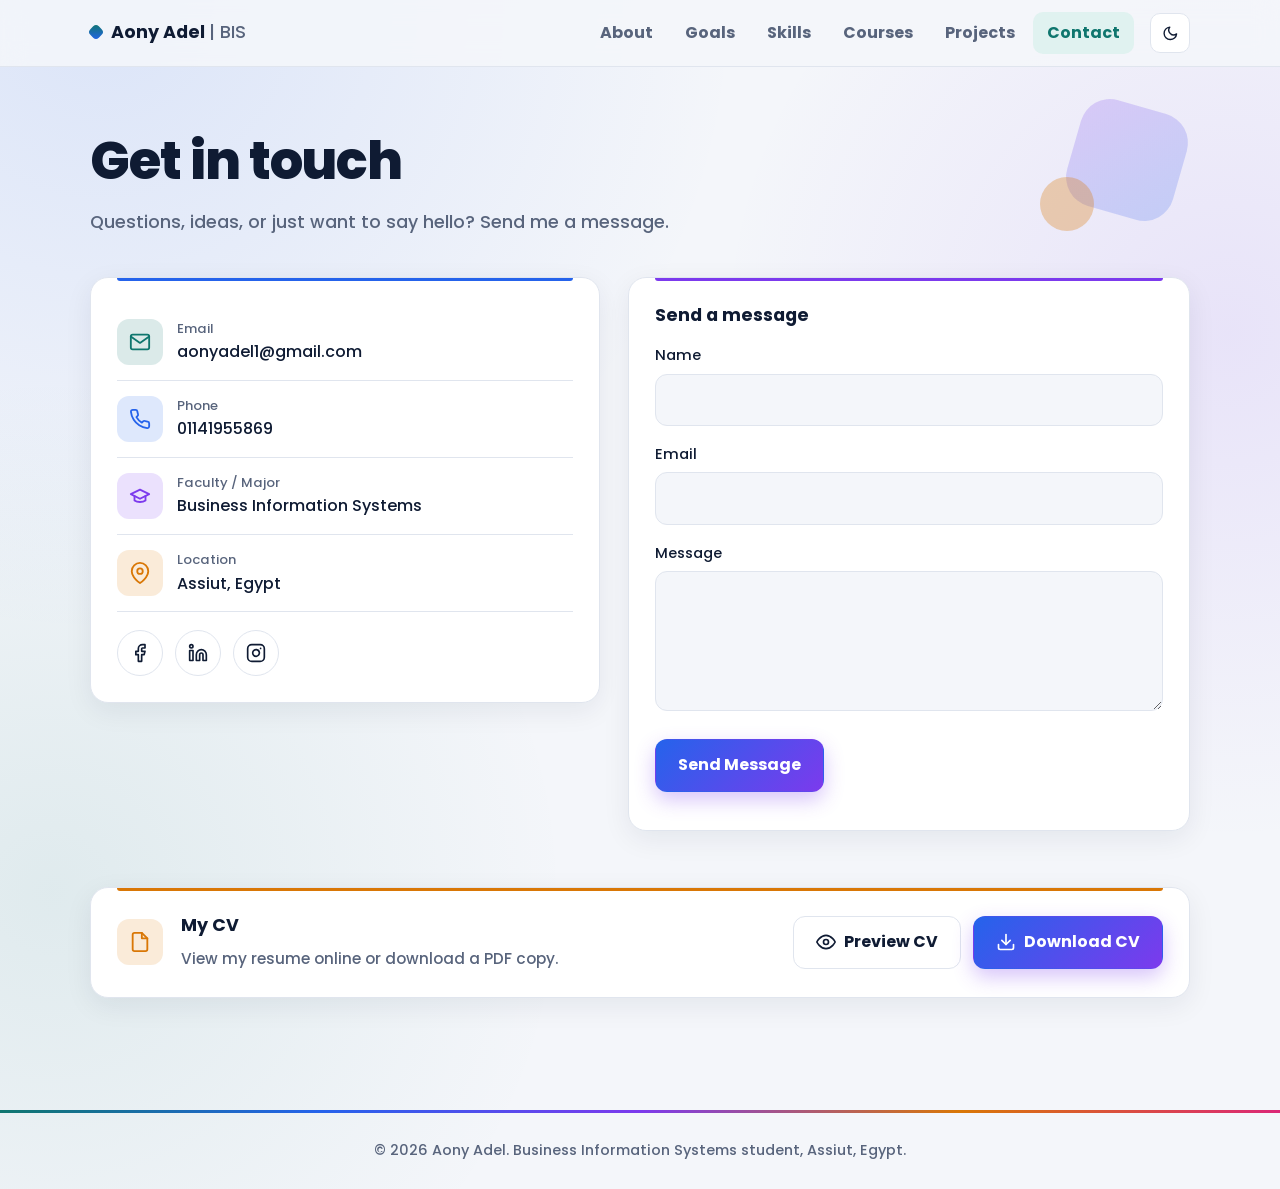
==== contact.html @ ebbd4c5a "Add files via upload" ====
<!DOCTYPE html>
<html lang="en">
<head>
<meta charset="UTF-8">
<meta name="viewport" content="width=device-width, initial-scale=1">
<title>Contact | Aony Adel</title>
<meta name="description" content="Contact Aony Adel by email, phone or social media.">
<link rel="preconnect" href="https://fonts.googleapis.com"><link rel="preconnect" href="https://fonts.gstatic.com" crossorigin>
<link href="https://fonts.googleapis.com/css2?family=Poppins:wght@400;500;600;700;800&display=swap" rel="stylesheet">
<link rel="stylesheet" href="css/style.css">
<script>var d=document.documentElement,t=null;try{t=localStorage.getItem('theme')}catch(e){}d.dataset.theme=t||(matchMedia('(prefers-color-scheme: dark)').matches?'dark':'light')</script>
</head>
<body>
<header class="site-header"><div class="container bar">
<a class="brand" href="index.html">Aony Adel <span>| BIS</span></a>
<nav id="nav" class="nav" aria-label="Main navigation"><a href="index.html">About</a><a href="goals.html">Goals</a><a href="skills.html">Skills</a><a href="courses.html">Courses</a><a href="projects.html">Projects</a><a href="contact.html" aria-current="page">Contact</a></nav>
<div class="tools">
<button class="icon-btn" id="theme" type="button" aria-label="Switch to dark mode"><svg data-icon="moon"></svg></button>
<button class="icon-btn menu-btn" id="menu" type="button" aria-label="Open menu" aria-expanded="false" aria-controls="nav"><svg data-icon="menu"></svg></button>
</div></div></header>
<main>
<section class="container page-head">
<h1>Get in touch</h1>
<p class="lead">Questions, ideas, or just want to say hello? Send me a message.</p>
</section>
<section class="container section contact" style="padding-top:16px">
<div class="card">
<div class="info"><div class="ico"><svg data-icon="mail"></svg></div><div><small>Email</small><a href="mailto:aonyadel1@gmail.com">aonyadel1@gmail.com</a></div></div>
<div class="info"><div class="ico"><svg data-icon="phone"></svg></div><div><small>Phone</small><a href="tel:+201141955869">01141955869</a></div></div>
<div class="info"><div class="ico"><svg data-icon="school"></svg></div><div><small>Faculty / Major</small><span>Business Information Systems</span></div></div>
<div class="info"><div class="ico"><svg data-icon="pin"></svg></div><div><small>Location</small><span>Assiut, Egypt</span></div></div>
<div class="social">
<a href="https://www.facebook.com/share/1F85Qph6r8/" target="_blank" rel="noopener noreferrer" aria-label="Facebook"><svg data-icon="facebook"></svg></a>
<a href="https://www.linkedin.com/in/aony-adel-8b6357357/" target="_blank" rel="noopener noreferrer" aria-label="LinkedIn"><svg data-icon="linkedin"></svg></a>
<a href="https://www.instagram.com/aony_3del/" target="_blank" rel="noopener noreferrer" aria-label="Instagram"><svg data-icon="instagram"></svg></a>
</div>
</div>
<form class="card" id="contact-form">
<h3>Send a message</h3>
<label for="name">Name</label><input id="name" name="name" type="text" autocomplete="name" required>
<label for="email">Email</label><input id="email" name="email" type="email" autocomplete="email" required>
<label for="message">Message</label><textarea id="message" name="message" required></textarea>
<input type="hidden" name="_subject" value="New message from your portfolio"><input type="text" name="_gotcha" tabindex="-1" autocomplete="off" style="display:none" aria-hidden="true">
<button class="btn btn-primary" type="submit">Send Message</button>
<p id="form-status" role="status" aria-live="polite"></p>
</form>
</section>
<section class="container section" style="padding-top:0">
<div class="card cv">
<div class="ico"><svg data-icon="file"></svg></div>
<div class="cv-text"><h3>My CV</h3><p>View my resume online or download a PDF copy.</p></div>
<div class="actions">
<a class="btn btn-ghost" href="assets/Aony_Adel_CV.pdf" target="_blank" rel="noopener noreferrer"><svg data-icon="eye"></svg>Preview CV</a>
<a class="btn btn-primary" href="assets/Aony_Adel_CV.pdf" download="Aony_Adel_CV.pdf"><svg data-icon="download"></svg>Download CV</a>
</div>
</div>
</section>
</main>
<footer class="site-footer"><div class="container">&copy; 2026 Aony Adel. Business Information Systems student, Assiut, Egypt.</div></footer>
<script src="js/script.js"></script>
</body>
</html>
---- css/style.css ----
/* ===== Theme variables (edit colors here) ===== */
:root{--bg:#f4f6fa;--surface:#fff;--text:#0f1b33;--muted:#58647c;--line:#e0e5ee;--accent:#0f766e;--accent-soft:#e0f2f0;--btn-bg:#0b1b3a;--btn-text:#fff;--shadow:0 8px 28px rgba(11,27,58,.07)}
[data-theme=dark]{--bg:#0a1226;--surface:#111c37;--text:#e8ecf5;--muted:#9aa7c2;--line:#1f2d50;--accent:#2dd4bf;--accent-soft:rgba(45,212,191,.12);--btn-bg:#2dd4bf;--btn-text:#062033;--shadow:0 8px 28px rgba(0,0,0,.35)}

/* ===== Base ===== */
*,*::before,*::after{box-sizing:border-box;margin:0}
html{scroll-behavior:smooth;-webkit-text-size-adjust:100%}
body{font-family:'Poppins',system-ui,-apple-system,'Segoe UI',Roboto,sans-serif;background:var(--bg);color:var(--text);line-height:1.65;overflow-x:hidden;transition:background .3s,color .3s}
a{color:inherit;text-decoration:none}
svg{width:1.25em;height:1.25em;flex:none}
:focus-visible{outline:2px solid var(--accent);outline-offset:3px;border-radius:6px}
.container{width:min(1100px,100% - 40px);margin-inline:auto}
h1{font-size:clamp(2.1rem,5vw,3.3rem);line-height:1.15;letter-spacing:-.02em}
h2{font-size:clamp(1.5rem,3vw,2rem);line-height:1.25;letter-spacing:-.01em}
h3{font-size:1.1rem;line-height:1.35}
p{color:var(--muted)}
.lead{font-size:1.1rem;max-width:58ch;margin-top:16px}
.eyebrow{color:var(--accent);font-weight:600;font-size:.95rem;margin-bottom:10px}
main{animation:in .5s ease both}
@keyframes in{from{opacity:0;transform:translateY(10px)}}

/* ===== Header ===== */
.site-header{position:sticky;top:0;z-index:50;background:color-mix(in srgb,var(--bg) 88%,transparent);backdrop-filter:blur(12px);border-bottom:1px solid var(--line);transition:background .3s}
.bar{display:flex;align-items:center;gap:16px;height:66px}
.brand{font-weight:700;font-size:1.1rem}
.brand span{color:var(--muted);font-weight:500}
.nav{display:flex;gap:4px;margin-left:auto}
.nav a{padding:8px 14px;border-radius:10px;font-weight:500;color:var(--muted);transition:color .2s,background .2s}
.nav a:hover{color:var(--text);background:var(--accent-soft)}
.nav a[aria-current=page]{color:var(--accent);background:var(--accent-soft)}
.tools{display:flex;gap:8px}
.icon-btn{width:40px;height:40px;display:grid;place-items:center;border:1px solid var(--line);border-radius:10px;background:var(--surface);color:var(--text);cursor:pointer;transition:border-color .2s,color .2s}
.icon-btn:hover{border-color:var(--accent);color:var(--accent)}
.menu-btn{display:none}

/* ===== Layout ===== */
.section{padding:56px 0}
.page-head{padding:64px 0 24px}
.split{display:grid;grid-template-columns:1fr 1.4fr;gap:40px}
.prose p+p{margin-top:16px}
.grid{display:grid;gap:20px;grid-template-columns:repeat(auto-fit,minmax(min(100%,270px),1fr))}
.hero{display:grid;grid-template-columns:1.4fr 1fr;gap:48px;align-items:center;padding:72px 0 40px}
.quote{border-left:3px solid var(--accent);padding:4px 0 4px 16px;margin:26px 0;font-weight:500;font-size:1.1rem;color:var(--text)}
.actions{display:flex;flex-wrap:wrap;gap:12px}

/* ===== Buttons and chips ===== */
.btn{display:inline-flex;align-items:center;gap:8px;padding:12px 22px;border-radius:12px;font:inherit;font-weight:600;border:1px solid transparent;cursor:pointer;transition:transform .2s,opacity .2s,border-color .2s}
.btn:hover{transform:translateY(-2px)}
.btn-primary{background:var(--btn-bg);color:var(--btn-text)}
.btn-ghost{border-color:var(--line);color:var(--text);background:transparent}
.btn-ghost:hover{border-color:var(--accent)}
.chips{display:flex;flex-wrap:wrap;gap:10px;margin-top:18px}
.chip{padding:8px 16px;border:1px solid var(--line);border-radius:999px;background:var(--surface);font-size:.92rem;transition:border-color .2s,color .2s}
.chip:hover{border-color:var(--accent);color:var(--accent)}

/* ===== Cards ===== */
.card{position:relative;background:var(--surface);border:1px solid var(--line);border-radius:18px;padding:26px;box-shadow:var(--shadow);transition:transform .25s,border-color .25s,background .3s}
.card:hover{transform:translateY(-4px);border-color:var(--accent)}
.card p{margin-top:8px;font-size:.96rem}
.ico{width:46px;height:46px;border-radius:12px;background:var(--accent-soft);color:var(--accent);display:grid;place-items:center;margin-bottom:16px}
.ico svg{width:22px;height:22px}
.ticks{list-style:none;padding:0;margin-top:12px;display:grid;gap:6px;color:var(--muted);font-size:.95rem}
.ticks li{padding-left:20px;position:relative}
.ticks li::before{content:"";position:absolute;left:0;top:.65em;width:8px;height:8px;border-radius:50%;background:var(--accent)}
.goal .n{position:absolute;top:20px;right:24px;font-weight:700;font-size:1.5rem;color:var(--muted);opacity:.4}

/* ===== Profile card (chess-board texture) ===== */
.profile{color:#fff;text-align:center;padding:38px 28px;border-radius:24px;box-shadow:var(--shadow);background:conic-gradient(rgba(255,255,255,.045) 25%,transparent 0 50%,rgba(255,255,255,.045) 0 75%,transparent 0) 0 0/56px 56px,linear-gradient(150deg,#0b1b3a,#173466)}
.profile p{color:inherit}
.mono{width:96px;height:96px;margin:0 auto 18px;border-radius:50%;display:grid;place-items:center;font-size:2rem;font-weight:700;background:rgba(255,255,255,.1);border:1px solid rgba(255,255,255,.3)}
.ar{font-size:1.7rem;font-weight:600}
.full{opacity:.85;font-size:.95rem}
.meta{margin-top:16px;padding-top:16px;border-top:1px solid rgba(255,255,255,.18);opacity:.75;font-size:.9rem}

/* ===== Projects empty state ===== */
.empty{max-width:640px;margin:24px auto 0;text-align:center;padding:56px 32px;border:2px dashed var(--line);border-radius:24px;background:var(--surface)}
.empty .ico{width:72px;height:72px;margin:0 auto 22px;border-radius:20px}
.empty .ico svg{width:32px;height:32px}
.empty p{max-width:46ch;margin:12px auto 26px}

/* ===== Contact ===== */
.contact{display:grid;grid-template-columns:1fr 1.1fr;gap:28px;align-items:start}
.info{display:flex;gap:14px;align-items:center;padding:14px 0;border-bottom:1px solid var(--line);min-width:0}
.info:last-of-type{border:0}
.info .ico{margin:0}
.info small{display:block;color:var(--muted);font-size:.82rem}
.info a,.info span{overflow-wrap:anywhere;font-weight:500}
.info a:hover{color:var(--accent)}
.social{display:flex;gap:12px;margin-top:18px}
.social a{width:46px;height:46px;display:grid;place-items:center;border:1px solid var(--line);border-radius:50%;transition:transform .2s,color .2s,border-color .2s}
.social a:hover{transform:translateY(-3px);color:var(--accent);border-color:var(--accent)}
label{display:block;font-weight:500;font-size:.92rem;margin:16px 0 6px}
input,textarea{width:100%;padding:12px 14px;font:inherit;font-size:1rem;color:var(--text);background:var(--bg);border:1px solid var(--line);border-radius:12px;transition:border-color .2s,background .3s}
input:focus,textarea:focus{outline:none;border-color:var(--accent);box-shadow:0 0 0 3px var(--accent-soft)}
textarea{min-height:140px;resize:vertical}
form .btn{margin-top:20px}
#form-status{margin-top:12px;font-size:.92rem;color:var(--accent)}

/* ===== Footer ===== */
.site-footer{margin-top:56px;padding:26px 0;border-top:1px solid var(--line);text-align:center;font-size:.9rem;color:var(--muted)}

/* ===== Responsive ===== */
@media (max-width:820px){
  .hero,.split,.contact{grid-template-columns:1fr;gap:28px}
  .hero{padding-top:44px}
  .section{padding:40px 0}
  .menu-btn{display:grid}
  .nav{display:none;position:absolute;top:100%;left:0;right:0;flex-direction:column;gap:2px;padding:12px 20px 18px;background:var(--surface);border-bottom:1px solid var(--line);box-shadow:var(--shadow)}
  .nav.open{display:flex}
  .nav a{padding:12px 14px}
  .brand{margin-right:auto}
}
@media (max-width:480px){.card{padding:22px}.empty{padding:40px 22px}.actions .btn{flex:1;justify-content:center}}
@media (prefers-reduced-motion:reduce){*,*::before,*::after{animation:none!important;transition:none!important;scroll-behavior:auto!important}}

/* ===== Hero typing + photo frame ===== */
.hello{display:block;font-size:.42em;font-weight:500;color:var(--muted);letter-spacing:0;margin-bottom:6px}
.typed{display:block;min-height:1.15em}
.typed.typing::after{content:"";display:inline-block;width:3px;height:.85em;margin-left:6px;background:var(--accent);vertical-align:-.05em;animation:blink 1s steps(1) infinite}
@keyframes blink{50%{opacity:0}}
.photo-frame{width:min(100%,270px);margin:0 auto 22px;padding:6px;border-radius:26px;background:linear-gradient(135deg,var(--accent),#3b82f6);box-shadow:0 0 40px color-mix(in srgb,var(--accent) 40%,transparent)}
.photo-frame img{display:block;width:100%;height:auto;max-height:380px;object-fit:contain;border-radius:20px;background:#0b1b3a}
.photo-frame .mono{display:none;width:100%;height:auto;aspect-ratio:1;margin:0;border-radius:20px;background:#0b1b3a;font-size:3rem}
.photo-frame.no-photo img{display:none}
.photo-frame.no-photo .mono{display:grid}

/* ===== Skills (glass cards) ===== */
.orbs{position:relative;isolation:isolate;overflow:hidden}
.orbs::before,.orbs::after{content:"";position:absolute;z-index:-1;width:360px;height:360px;border-radius:50%;filter:blur(90px);opacity:.3;pointer-events:none}
.orbs::before{background:var(--accent);top:80px;left:-100px}
.orbs::after{background:#3b82f6;top:560px;right:-100px}
.skills{list-style:none;padding:0;margin-top:18px;display:grid;gap:16px;grid-template-columns:repeat(auto-fit,minmax(min(100%,280px),1fr))}
.skill{--mx:50%;--my:50%;position:relative;display:flex;align-items:center;gap:14px;padding:18px;border-radius:18px;background:color-mix(in srgb,var(--surface) 60%,transparent);-webkit-backdrop-filter:blur(14px);backdrop-filter:blur(14px);border:1px solid color-mix(in srgb,var(--text) 12%,transparent);box-shadow:var(--shadow);transition:transform .25s,box-shadow .25s,border-color .25s}
.skill::before{content:"";position:absolute;inset:0;border-radius:inherit;background:radial-gradient(180px circle at var(--mx) var(--my),color-mix(in srgb,var(--accent) 26%,transparent),transparent 70%);opacity:0;transition:opacity .25s;pointer-events:none}
.skill>*{position:relative}
.skill:hover{transform:translateY(-4px);border-color:var(--accent);box-shadow:0 0 0 1px var(--accent),0 10px 36px color-mix(in srgb,var(--accent) 30%,transparent)}
.skill:hover::before{opacity:1}
.skill .ico{margin:0}
.skill>div:nth-child(2){flex:1;min-width:0}
.skill .name{display:block;font-weight:600;line-height:1.35}
.skill small{color:var(--muted);font-size:.85rem}
.pips{display:flex;gap:5px}
.pips i{width:8px;height:22px;border-radius:4px;background:var(--line)}
.pips i.on{background:var(--accent);box-shadow:0 0 10px var(--accent)}
.note{margin-top:14px;font-size:.9rem}
.orbs .chip{background:color-mix(in srgb,var(--surface) 60%,transparent);-webkit-backdrop-filter:blur(10px);backdrop-filter:blur(10px)}
.orbs .chip:hover{transform:translateY(-2px);box-shadow:0 0 18px color-mix(in srgb,var(--accent) 35%,transparent)}

/* ===== CV card ===== */
.cv{display:flex;align-items:center;gap:18px;flex-wrap:wrap}
.cv .ico{margin:0}
.cv-text{flex:1;min-width:200px}
.cv .actions{margin-left:auto}
@media (max-width:820px){.cv .actions{width:100%;margin-left:0}.cv .actions .btn{flex:1;justify-content:center}}
:root{--c1:#0f766e;--c2:#2563eb;--c3:#7c3aed;--c4:#d97706;--c5:#db2777;}
[data-theme=dark]{--c1:#2dd4bf;--c2:#60a5fa;--c3:#a78bfa;--c4:#fbbf24;--c5:#f472b6;}
:is(.grid,.skills,.chips)>:nth-child(5n+1),.card>.info:nth-child(5n+1){--c:var(--c1)}
:is(.grid,.skills,.chips)>:nth-child(5n+2),.card>.info:nth-child(5n+2){--c:var(--c2)}
:is(.grid,.skills,.chips)>:nth-child(5n+3),.card>.info:nth-child(5n+3){--c:var(--c3)}
:is(.grid,.skills,.chips)>:nth-child(5n+4),.card>.info:nth-child(5n+4){--c:var(--c4)}
:is(.grid,.skills,.chips)>:nth-child(5n+5),.card>.info:nth-child(5n+5){--c:var(--c5)}
.contact>.card:nth-child(1){--c:var(--c2)}.contact>.card:nth-child(2){--c:var(--c3)}.cv{--c:var(--c4)}

/* ===== Bold type ===== */
body{font-weight:500}
h1,h2{font-weight:800}
h3{font-weight:700}
.btn,.brand,.nav a,.skill .name{font-weight:700}
.lead{font-weight:500}

/* ===== Colors and shapes ===== */
body{background-image:radial-gradient(circle at 8% 0,color-mix(in srgb,var(--c2) 12%,transparent),transparent 38%),radial-gradient(circle at 96% 28%,color-mix(in srgb,var(--c3) 10%,transparent),transparent 34%),radial-gradient(circle at 4% 75%,color-mix(in srgb,var(--c1) 9%,transparent),transparent 34%);background-repeat:no-repeat}
.brand::before{content:"";display:inline-block;width:12px;height:12px;margin-right:9px;border-radius:4px;transform:rotate(45deg);background:linear-gradient(135deg,var(--c1),var(--c2))}
.btn-primary{background:linear-gradient(135deg,var(--c2),var(--c3));color:#fff;box-shadow:0 8px 20px color-mix(in srgb,var(--c3) 30%,transparent)}
.ico{background:color-mix(in srgb,var(--c,var(--accent)) 15%,transparent);color:var(--c,var(--accent))}
.card::after{content:"";position:absolute;left:26px;right:26px;top:0;height:3px;border-radius:0 0 4px 4px;background:var(--c,var(--accent))}
.card:hover{border-color:var(--c,var(--accent))}
.ticks li::before{background:var(--c,var(--accent))}
.prov{font-weight:600;font-size:.9rem}
.chips .chip{border-color:color-mix(in srgb,var(--c,var(--accent)) 45%,var(--line));background:color-mix(in srgb,var(--c,var(--accent)) 9%,var(--surface))}
.chip:hover{border-color:var(--c,var(--accent));color:var(--c,var(--accent))}
.skill:hover{border-color:var(--c,var(--accent));box-shadow:0 0 0 1px var(--c,var(--accent)),0 10px 36px color-mix(in srgb,var(--c,var(--accent)) 30%,transparent)}
.skill::before{background:radial-gradient(180px circle at var(--mx) var(--my),color-mix(in srgb,var(--c,var(--accent)) 26%,transparent),transparent 70%)}
.pips i.on{background:var(--c,var(--accent));box-shadow:0 0 10px var(--c,var(--accent))}
.orbs .chip:hover{box-shadow:0 0 18px color-mix(in srgb,var(--c,var(--accent)) 40%,transparent)}
.site-footer{border-top:3px solid;border-image:linear-gradient(90deg,var(--c1),var(--c2),var(--c3),var(--c4),var(--c5)) 1}
.hero{position:relative}
.hero::before{content:"";position:absolute;left:-14px;top:24px;width:130px;height:130px;z-index:-1;background:radial-gradient(color-mix(in srgb,var(--c2) 45%,transparent) 2px,transparent 2.5px) 0 0/16px 16px}
.page-head{position:relative}
.page-head::before{content:"";position:absolute;right:8px;top:38px;width:110px;height:110px;border-radius:30px;transform:rotate(16deg);background:linear-gradient(135deg,var(--c3),var(--c2));opacity:.2}
.page-head::after{content:"";position:absolute;right:96px;top:110px;width:54px;height:54px;border-radius:50%;background:var(--c4);opacity:.3}
.profile{position:relative;overflow:hidden;background:conic-gradient(rgba(255,255,255,.045) 25%,transparent 0 50%,rgba(255,255,255,.045) 0 75%,transparent 0) 0 0/56px 56px,linear-gradient(150deg,#0b1b3a,#1d2f6b 60%,#3b1d6b)}
.profile::before,.profile::after{content:"";position:absolute;border-radius:50%;filter:blur(2px);opacity:.55}
.profile::before{width:120px;height:120px;top:-40px;right:-30px;background:var(--c4)}
.profile::after{width:90px;height:90px;bottom:-30px;left:-25px;background:var(--c5)}
.profile>*{position:relative;z-index:1}
.photo-frame{width:min(100%,300px);background:linear-gradient(135deg,var(--c1),var(--c2),var(--c3),var(--c5));box-shadow:0 12px 40px rgba(0,0,0,.4),0 0 36px color-mix(in srgb,var(--c2) 45%,transparent)}
@media (max-width:820px){.page-head::before{width:70px;height:70px;top:28px}.page-head::after{right:70px;top:80px;width:34px;height:34px}}

/* ===== Round photo + greeting ===== */
.hello{font-size:.55em;font-weight:600;margin-bottom:4px}
.photo-frame{width:min(100%,250px);padding:6px;border-radius:50%;background:linear-gradient(135deg,var(--c1),var(--c2),var(--c3),var(--c5));box-shadow:0 18px 40px rgba(0,0,0,.35),0 0 0 9px rgba(255,255,255,.08)}
.photo-frame img{width:100%;height:auto;aspect-ratio:1;max-height:none;object-fit:cover;border-radius:50%;border:4px solid #fff;box-shadow:inset 0 0 14px rgba(0,0,0,.3)}
.photo-frame .mono{border-radius:50%}
.full{font-size:1.05rem;font-weight:700;opacity:1}

/* ===== Mobile polish ===== */
@media (max-width:820px){
  .hero{gap:22px;padding:28px 0 16px}
  .hero::before{display:none}
  .profile{order:-1;padding:28px 20px}
  .photo-frame{width:min(100%,210px)}
}
@media (max-width:480px){
  html{font-size:15px}
  h1{font-size:clamp(1.9rem,9vw,2.4rem)}
  .lead,.quote{font-size:1rem}
  .actions{flex-direction:column}
  .actions .btn{width:100%;justify-content:center}
  input,textarea{font-size:16px}
  .page-head{padding:40px 0 16px}
  .page-head::before,.page-head::after{display:none}
  .skill{padding:14px;gap:12px}
  .brand{font-size:1rem}
  .chip{font-size:.85rem;padding:7px 13px}
}

/* ===== Photo only: no card behind the circle ===== */
.profile,.profile::before,.profile::after{background:none}
.profile{padding:0;box-shadow:none;border-radius:0;overflow:visible;color:var(--text)}
.profile::before,.profile::after{display:none}
.profile .meta{border-top-color:var(--line);opacity:1;color:var(--muted)}
.profile .full{color:var(--text)}
.photo-frame{margin-bottom:18px}
@media (max-width:820px){.profile{padding:0}}

/* ===== Typing caret for the name under the photo ===== */
.full{min-height:1.7em}
.full.typing::after{content:"";display:inline-block;width:2px;height:1em;margin-left:5px;background:var(--accent);vertical-align:-.15em;animation:blink 1s steps(1) infinite}

/* ===== Projects: filters + glass cards + laptop mockup ===== */
.filters{display:flex;flex-wrap:wrap;gap:10px;margin-bottom:26px}
.filter{min-height:44px;padding:9px 20px;border-radius:999px;border:1px solid var(--line);background:var(--surface);color:var(--text);font:inherit;font-weight:600;cursor:pointer;transition:transform .2s,border-color .2s}
.filter:hover{border-color:var(--c2);transform:translateY(-2px)}
.filter.active{background:linear-gradient(135deg,var(--c2),var(--c3));color:#fff;border-color:transparent}
.projects{display:grid;gap:24px;grid-template-columns:repeat(auto-fill,minmax(min(100%,340px),1fr))}
.project{display:flex;flex-direction:column;padding:18px;border-radius:22px;background:color-mix(in srgb,var(--surface) 58%,transparent);-webkit-backdrop-filter:blur(16px);backdrop-filter:blur(16px);border:1px solid color-mix(in srgb,var(--text) 12%,transparent);box-shadow:var(--shadow);transition:transform .35s,box-shadow .35s,border-color .35s}
.project[hidden]{display:none}
.project:hover{transform:translateY(-8px);border-color:var(--c2);box-shadow:0 18px 44px color-mix(in srgb,var(--c2) 28%,transparent)}
.project h3{margin-top:20px;font-size:1.2rem}
.project p{margin-top:8px;font-size:.95rem}
.project .tech{margin:14px 0 20px}
.project .tech .chip{padding:5px 12px;font-size:.82rem;font-weight:600}
.project .actions{margin-top:auto}
.mock{border-radius:12px 12px 0 0;background:#0b1b3a;overflow:hidden}
.mock-bar{display:flex;gap:6px;padding:8px 12px}
.mock-bar i{width:9px;height:9px;border-radius:50%;background:#ff5f57}
.mock-bar i:nth-child(2){background:#febc2e}
.mock-bar i:nth-child(3){background:#28c840}
.mock-screen{position:relative;aspect-ratio:16/10;overflow:hidden;background:linear-gradient(135deg,#173466,#3b1d6b)}
.mock-screen img{display:block;width:100%;height:100%;object-fit:cover;object-position:top;transition:transform .6s ease}
.project:hover .mock-screen img{transform:scale(1.07)}
.mock-base{height:10px;margin:0 -12px;border-radius:0 0 14px 14px;background:linear-gradient(#d6dbe7,#9aa3b8)}
.ph{display:none;position:absolute;inset:0;place-items:center;color:#fff;font-weight:700}
.mock-screen.no-img .ph{display:grid}
.mock-screen.no-img img{display:none}
@media (max-width:480px){.project{padding:14px;border-radius:18px}.project:hover{transform:none}.filter{flex:1 1 auto;justify-content:center}}
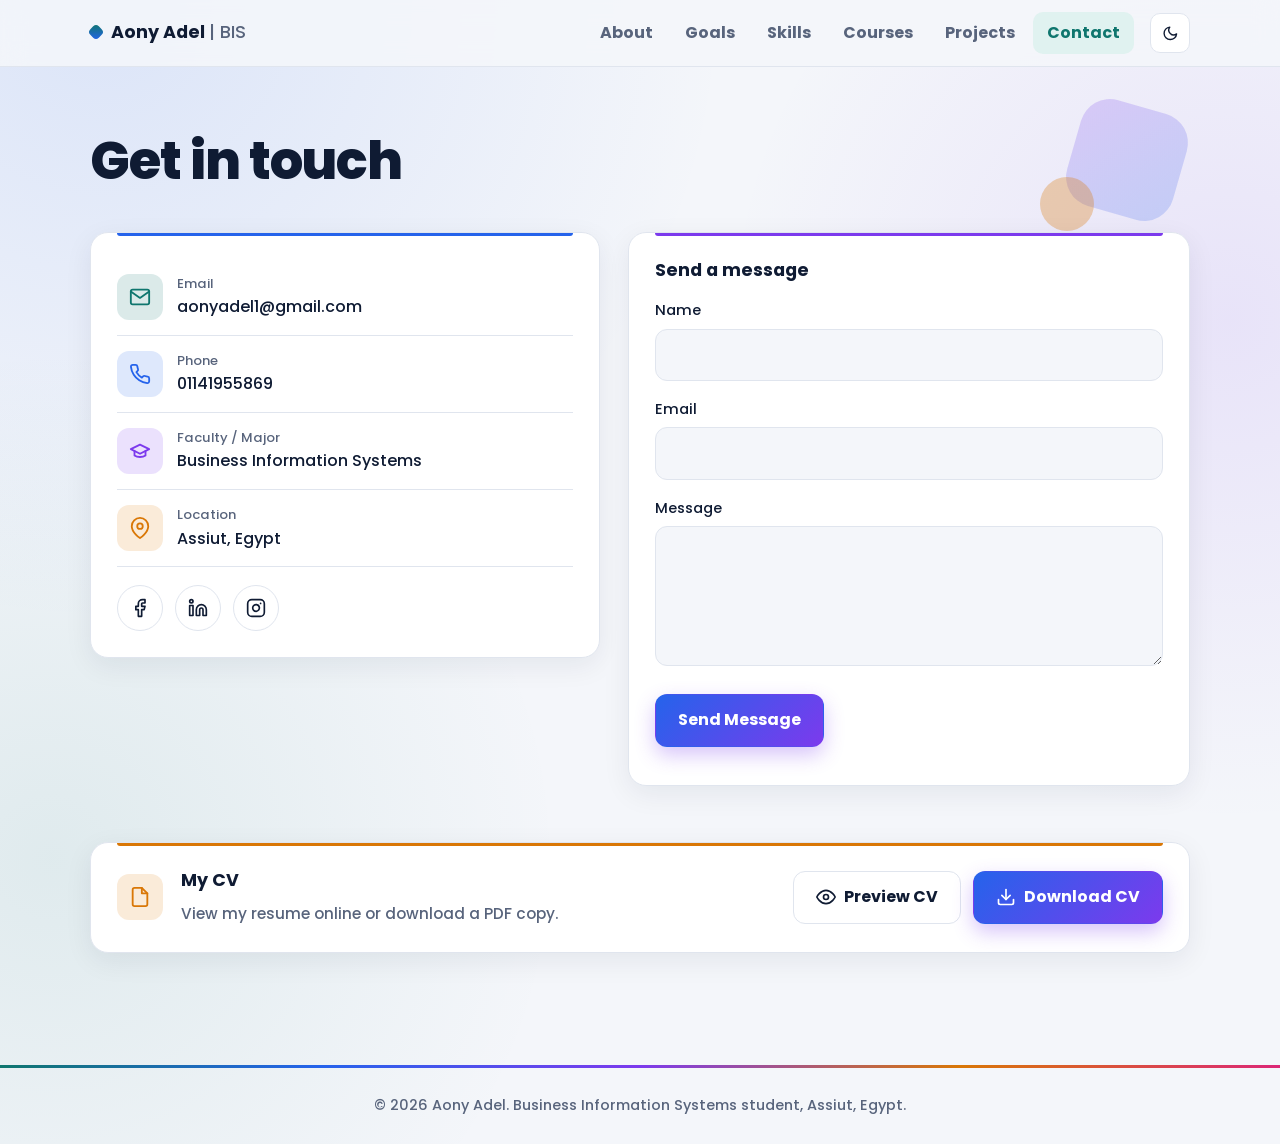
==== commit e09ed3fd: "Add files via upload" ====
--- a/contact.html
+++ b/contact.html
@@ -5,12 +5,20 @@
 <meta name="viewport" content="width=device-width, initial-scale=1">
 <title>Contact | Aony Adel</title>
 <meta name="description" content="Contact Aony Adel by email, phone or social media.">
+<meta name="theme-color" content="#0b1b3a">
+<link rel="icon" href="assets/favicon.svg" type="image/svg+xml">
+<link rel="canonical" href="https://aonyadel1-gif.github.io/portfolio-Aony-Adel-/contact.html">
+<meta property="og:type" content="website"><meta property="og:site_name" content="Aony Adel">
+<meta property="og:title" content="Contact | Aony Adel"><meta property="og:description" content="Contact Aony Adel by email, phone or social media.">
+<meta property="og:url" content="https://aonyadel1-gif.github.io/portfolio-Aony-Adel-/contact.html"><meta property="og:image" content="https://aonyadel1-gif.github.io/portfolio-Aony-Adel-/assets/og-image.jpg">
+<meta name="twitter:card" content="summary_large_image">
 <link rel="preconnect" href="https://fonts.googleapis.com"><link rel="preconnect" href="https://fonts.gstatic.com" crossorigin>
 <link href="https://fonts.googleapis.com/css2?family=Poppins:wght@400;500;600;700;800&display=swap" rel="stylesheet">
 <link rel="stylesheet" href="css/style.css">
-<script>var d=document.documentElement,t=null;try{t=localStorage.getItem('theme')}catch(e){}d.dataset.theme=t||(matchMedia('(prefers-color-scheme: dark)').matches?'dark':'light')</script>
+<script>var d=document.documentElement,t=null;try{t=localStorage.getItem('theme')}catch(e){}d.dataset.theme=t||(matchMedia('(prefers-color-scheme: dark)').matches?'dark':'light');try{if(!sessionStorage.getItem('intro'))d.classList.add('intro')}catch(e){}</script>
 </head>
 <body>
+<div class="splash" aria-hidden="true"><div class="splash-in"><div class="splash-logo"><i class="rip"></i><i class="rip r2"></i><span>AA</span></div><p class="splash-name"><span style="--i:0">A</span><span style="--i:1">o</span><span style="--i:2">n</span><span style="--i:3">y</span><span class="sp"></span><span style="--i:5">A</span><span style="--i:6">d</span><span style="--i:7">e</span><span style="--i:8">l</span></p><p class="splash-sub">Business Information Systems Student</p><div class="splash-bar"><i id="bar"></i></div><p class="splash-pct"><b id="pct">0</b>%</p></div><p class="splash-foot">Assiut, Egypt</p></div>
 <header class="site-header"><div class="container bar">
 <a class="brand" href="index.html">Aony Adel <span>| BIS</span></a>
 <nav id="nav" class="nav" aria-label="Main navigation"><a href="index.html">About</a><a href="goals.html">Goals</a><a href="skills.html">Skills</a><a href="courses.html">Courses</a><a href="projects.html">Projects</a><a href="contact.html" aria-current="page">Contact</a></nav>
@@ -21,7 +29,6 @@
 <main>
 <section class="container page-head">
 <h1>Get in touch</h1>
-<p class="lead">Questions, ideas, or just want to say hello? Send me a message.</p>
 </section>
 <section class="container section contact" style="padding-top:16px">
 <div class="card">
@@ -40,7 +47,7 @@
 <label for="name">Name</label><input id="name" name="name" type="text" autocomplete="name" required>
 <label for="email">Email</label><input id="email" name="email" type="email" autocomplete="email" required>
 <label for="message">Message</label><textarea id="message" name="message" required></textarea>
-<input type="hidden" name="_subject" value="New message from your portfolio"><input type="text" name="_gotcha" tabindex="-1" autocomplete="off" style="display:none" aria-hidden="true">
+<input type="hidden" name="_captcha" value="false"><input type="hidden" name="_template" value="table"><input type="hidden" name="_subject" value="New message from your portfolio"><input type="text" name="_honey" tabindex="-1" autocomplete="off" style="display:none" aria-hidden="true">
 <button class="btn btn-primary" type="submit">Send Message</button>
 <p id="form-status" role="status" aria-live="polite"></p>
 </form>
--- a/css/style.css
+++ b/css/style.css
@@ -265,3 +265,83 @@
 .mock-screen.no-img .ph{display:grid}
 .mock-screen.no-img img{display:none}
 @media (max-width:480px){.project{padding:14px;border-radius:18px}.project:hover{transform:none}.filter{flex:1 1 auto;justify-content:center}}
+
+/* ===== Role line, project facts, scroll reveal ===== */
+.role{margin-top:12px;font-weight:700;font-size:clamp(1.05rem,2.6vw,1.35rem);color:var(--accent)}
+.facts{margin-top:14px;display:grid;gap:12px;font-size:.92rem}
+.facts dt{font-weight:700;color:var(--text)}
+.facts dd{margin:0;color:var(--muted)}
+.reveal{opacity:0;transform:translateY(20px);transition:opacity .6s ease,transform .6s ease}
+.reveal.in{opacity:1;transform:none}
+
+/* ===== Role badge (animated) ===== */
+.role{position:relative;overflow:hidden;display:inline-flex;align-items:center;gap:10px;margin-top:16px;padding:9px 20px;border-radius:999px;font-weight:700;font-size:clamp(1rem,2.4vw,1.2rem);color:var(--text);background:color-mix(in srgb,var(--surface) 65%,transparent);-webkit-backdrop-filter:blur(10px);backdrop-filter:blur(10px);border:1px solid color-mix(in srgb,var(--c2) 45%,var(--line));box-shadow:0 6px 24px color-mix(in srgb,var(--c2) 22%,transparent)}
+.role::before{content:"";width:9px;height:9px;border-radius:50%;background:#22c55e;animation:pulse 1.8s infinite}
+.role::after{content:"";position:absolute;inset:0;background:linear-gradient(110deg,transparent 30%,color-mix(in srgb,var(--c2) 32%,transparent) 50%,transparent 70%);transform:translateX(-100%);animation:sheen 3.5s 1.2s infinite}
+@keyframes pulse{0%{box-shadow:0 0 0 0 rgba(34,197,94,.6)}70%,100%{box-shadow:0 0 0 10px rgba(34,197,94,0)}}
+@keyframes sheen{to{transform:translateX(100%)}}
+@keyframes rise{from{opacity:0;transform:translateY(16px)}}
+@keyframes pop{from{opacity:0;transform:scale(.4) rotate(-20deg)}}
+@keyframes load{to{transform:none}}
+@keyframes float{50%{transform:translateY(-8px)}}
+@keyframes splashfail{to{opacity:0;visibility:hidden}}
+.photo-frame{animation:float 6s ease-in-out infinite}
+
+/* ===== Opening splash + hero entrance ===== */
+.splash{display:none}
+html.intro .splash{display:grid;position:fixed;inset:0;z-index:200;place-items:center;text-align:center;color:#fff;background:conic-gradient(rgba(255,255,255,.04) 25%,transparent 0 50%,rgba(255,255,255,.04) 0 75%,transparent 0) 0 0/64px 64px,radial-gradient(circle at 30% 20%,#2a3f9a,transparent 55%),linear-gradient(150deg,#0b1b3a,#1d2f6b 60%,#3b1d6b);transition:opacity .7s ease,visibility .7s;animation:splashfail .01s 4.5s forwards}
+html.intro-out .splash{opacity:0;visibility:hidden}
+.splash-logo{width:92px;height:92px;margin:0 auto 20px;display:grid;place-items:center;border-radius:26px;font-size:2rem;font-weight:800;background:linear-gradient(135deg,var(--c1),var(--c2),var(--c3));box-shadow:0 0 50px rgba(99,102,241,.55);animation:pop .8s cubic-bezier(.2,1.4,.4,1) both}
+.splash-name{color:#fff;font-size:clamp(1.6rem,6vw,2.2rem);font-weight:800;animation:rise .7s .4s both}
+.splash-sub{color:rgba(255,255,255,.7);animation:rise .7s .6s both}
+.splash-bar{width:180px;height:4px;margin:26px auto 0;border-radius:4px;background:rgba(255,255,255,.15);overflow:hidden}
+.splash-bar i{display:block;height:100%;background:linear-gradient(90deg,var(--c1),var(--c2),var(--c5));transform:translateX(-100%);animation:load 2s .2s ease-out forwards}
+html.intro:not(.intro-out) .hero>div>*,html.intro:not(.intro-out) .hero>.profile{opacity:0}
+html:not(.intro) .hero>div>*,html.intro-out .hero>div>*,html:not(.intro) .hero>.profile,html.intro-out .hero>.profile{animation:rise .8s var(--d,0s) both}
+.hero>div>:nth-child(2){--d:.15s}.hero>div>:nth-child(3){--d:.3s}.hero>div>:nth-child(4){--d:.45s}.hero>div>:nth-child(5){--d:.6s}.hero>.profile{--d:.3s}
+
+/* ===== Quick stats ===== */
+.stats{display:grid;grid-template-columns:repeat(4,1fr);gap:16px;padding:8px 0 24px}
+.stat{padding:20px;text-align:center;border-radius:18px;background:color-mix(in srgb,var(--surface) 60%,transparent);-webkit-backdrop-filter:blur(12px);backdrop-filter:blur(12px);border:1px solid color-mix(in srgb,var(--c) 35%,var(--line));box-shadow:var(--shadow);transition:transform .25s}
+.stat:hover{transform:translateY(-4px)}
+.stat b{display:block;font-size:2.2rem;font-weight:800;line-height:1.2;color:var(--c)}
+.stat span{color:var(--muted);font-size:.88rem;font-weight:600}
+@media (max-width:820px){.stats{grid-template-columns:repeat(2,1fr)}}
+
+/* ===== Splash v2 ===== */
+html.intro .splash{overflow:hidden;transition:transform .95s cubic-bezier(.77,0,.18,1),border-radius .95s ease;animation:splashfail .01s 8s forwards}
+html.intro-out .splash{opacity:1;visibility:visible;transform:translateY(-100%);border-radius:0 0 50% 50%/0 0 14% 14%}
+html.intro .splash::before,html.intro .splash::after{content:"";position:absolute;width:340px;height:340px;border-radius:50%;filter:blur(90px);opacity:.4;animation:float 6s ease-in-out infinite}
+html.intro .splash::before{background:var(--c3);top:6%;left:-80px}
+html.intro .splash::after{background:var(--c1);bottom:4%;right:-80px;animation-delay:-3s}
+.splash-in{position:relative;z-index:1;padding:0 24px}
+.splash-logo{position:relative;width:112px;height:112px;margin:0 auto 24px;border-radius:50%;display:grid;place-items:center;animation:pop .9s cubic-bezier(.2,1.4,.4,1) both}
+.splash-logo::before{content:"";position:absolute;inset:-5px;border-radius:50%;background:conic-gradient(var(--c1),var(--c2),var(--c3),var(--c5),var(--c1));animation:spin 2.4s linear infinite}
+.splash-logo span{position:relative;width:100%;height:100%;display:grid;place-items:center;border-radius:50%;background:#0b1b3a;font-size:2.3rem;font-weight:800}
+.splash-name{animation:rise .8s .5s both}
+.splash-sub{font-weight:600;letter-spacing:.04em;animation:rise .8s .9s both}
+.splash-bar{width:min(240px,70vw);height:5px;margin-top:30px}
+.splash-bar i{animation:none}
+.splash-pct{margin-top:14px;font-size:.9rem;font-weight:600;color:rgba(255,255,255,.8);display:flex;justify-content:center;align-items:baseline;gap:2px}
+.splash-pct b{min-width:2ch;text-align:right}
+.splash-pct em{font-style:normal;margin-left:14px;color:rgba(255,255,255,.55);min-width:130px;text-align:left}
+@keyframes spin{to{transform:rotate(360deg)}}
+.section>h2+.grid{margin-top:22px}
+
+/* ===== Splash v3: plain dark background ===== */
+html.intro .splash{background:#0a1226;--c1:#2dd4bf;--c2:#60a5fa;--c3:#a78bfa;--c5:#f472b6}
+html.intro .splash::before,html.intro .splash::after{display:none}
+.splash-logo{margin-bottom:28px}
+.splash-logo::before{box-shadow:0 0 38px rgba(96,165,250,.45)}
+.splash-logo span{background:#0a1226}
+.rip{position:absolute;inset:0;border-radius:50%;border:1.5px solid rgba(255,255,255,.35);animation:ripple 2.4s ease-out infinite}
+.rip.r2{animation-delay:1.2s}
+@keyframes ripple{from{transform:scale(1);opacity:.7}to{transform:scale(2.2);opacity:0}}
+@keyframes swapin{from{opacity:0;transform:translateY(8px)}}
+.splash-name{animation:none;font-size:clamp(2rem,8vw,2.8rem);letter-spacing:-.01em}
+.splash-name span{display:inline-block;animation:rise .6s calc(.5s + var(--i)*.07s) both}
+.splash-name .sp{width:.3em}
+.splash-sub{min-height:1.6em;margin-top:6px;font-size:clamp(.85rem,3.4vw,1.02rem);color:#2dd4bf;animation:rise .8s 1.2s both}
+.splash-bar{background:rgba(255,255,255,.12)}
+.splash-bar i{box-shadow:0 0 14px rgba(96,165,250,.7)}
+.splash-foot{position:absolute;left:0;right:0;bottom:30px;font-size:.8rem;letter-spacing:.14em;color:rgba(255,255,255,.4);animation:rise .8s 1.6s both}
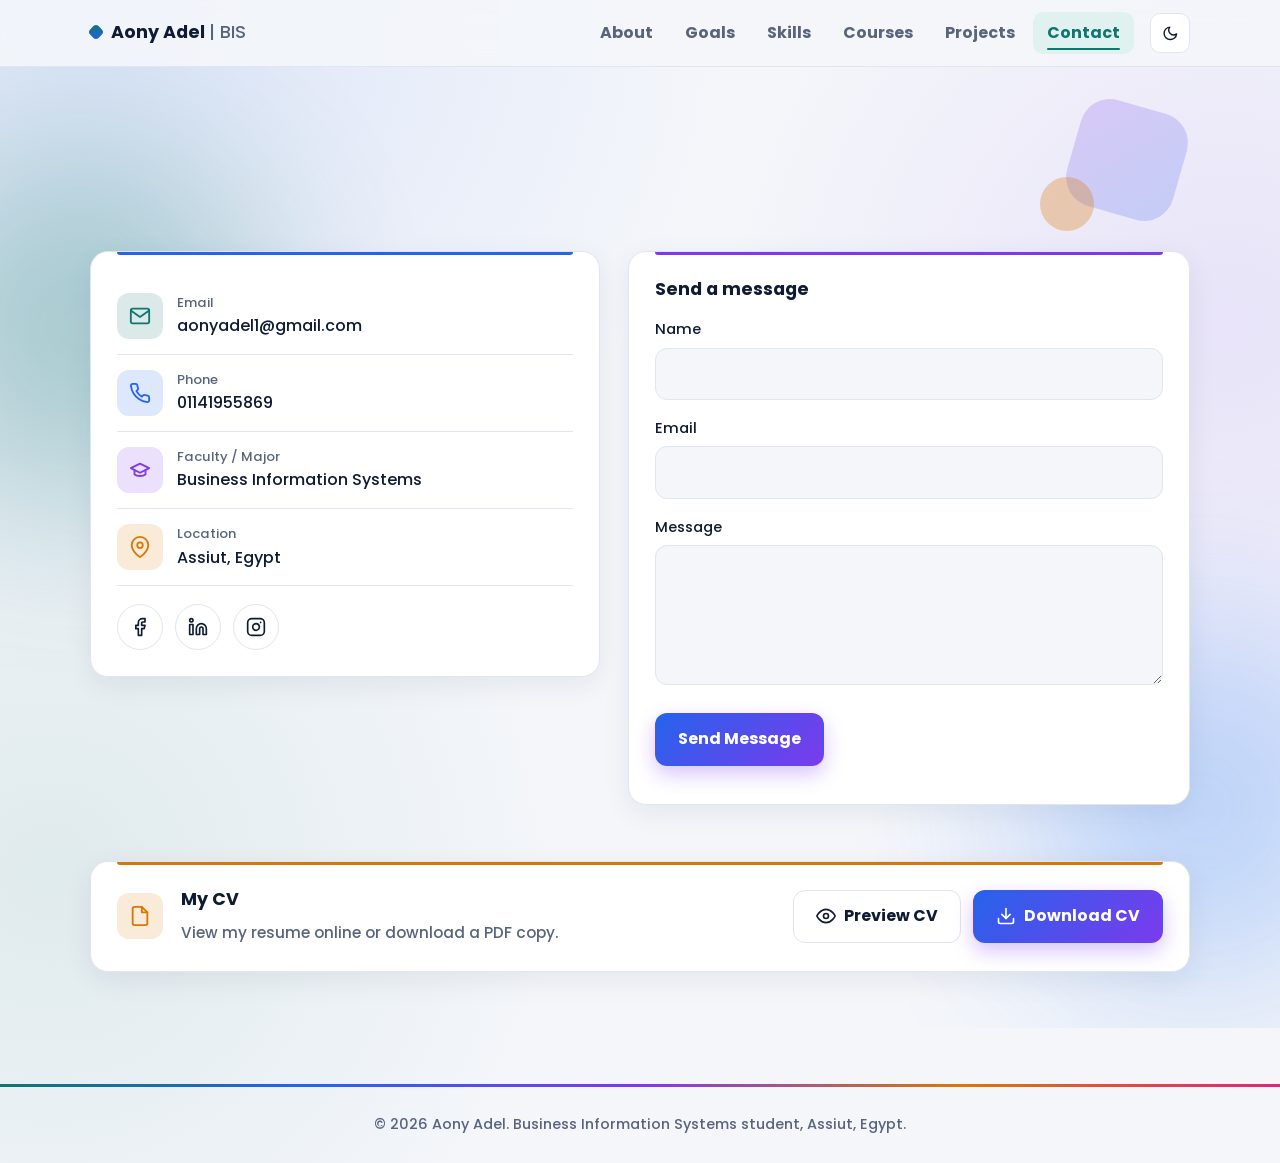
==== commit 2a59c120: "Add files via upload" ====
--- a/contact.html
+++ b/contact.html
@@ -7,10 +7,10 @@
 <meta name="description" content="Contact Aony Adel by email, phone or social media.">
 <meta name="theme-color" content="#0b1b3a">
 <link rel="icon" href="assets/favicon.svg" type="image/svg+xml">
-<link rel="canonical" href="https://aonyadel1-gif.github.io/portfolio-Aony-Adel-/contact.html">
+<link rel="canonical" href="https://aonyadel1-gif.github.io/portfolio-Aony-Adel-Fahim/contact.html">
 <meta property="og:type" content="website"><meta property="og:site_name" content="Aony Adel">
 <meta property="og:title" content="Contact | Aony Adel"><meta property="og:description" content="Contact Aony Adel by email, phone or social media.">
-<meta property="og:url" content="https://aonyadel1-gif.github.io/portfolio-Aony-Adel-/contact.html"><meta property="og:image" content="https://aonyadel1-gif.github.io/portfolio-Aony-Adel-/assets/og-image.jpg">
+<meta property="og:url" content="https://aonyadel1-gif.github.io/portfolio-Aony-Adel-Fahim/contact.html"><meta property="og:image" content="https://aonyadel1-gif.github.io/portfolio-Aony-Adel-Fahim/assets/og-image.jpg">
 <meta name="twitter:card" content="summary_large_image">
 <link rel="preconnect" href="https://fonts.googleapis.com"><link rel="preconnect" href="https://fonts.gstatic.com" crossorigin>
 <link href="https://fonts.googleapis.com/css2?family=Poppins:wght@400;500;600;700;800&display=swap" rel="stylesheet">
@@ -26,7 +26,7 @@
 <button class="icon-btn" id="theme" type="button" aria-label="Switch to dark mode"><svg data-icon="moon"></svg></button>
 <button class="icon-btn menu-btn" id="menu" type="button" aria-label="Open menu" aria-expanded="false" aria-controls="nav"><svg data-icon="menu"></svg></button>
 </div></div></header>
-<main>
+<main class="orbs">
 <section class="container page-head">
 <h1>Get in touch</h1>
 </section>
--- a/css/style.css
+++ b/css/style.css
@@ -111,7 +111,6 @@
   .brand{margin-right:auto}
 }
 @media (max-width:480px){.card{padding:22px}.empty{padding:40px 22px}.actions .btn{flex:1;justify-content:center}}
-@media (prefers-reduced-motion:reduce){*,*::before,*::after{animation:none!important;transition:none!important;scroll-behavior:auto!important}}
 
 /* ===== Hero typing + photo frame ===== */
 .hello{display:block;font-size:.42em;font-weight:500;color:var(--muted);letter-spacing:0;margin-bottom:6px}
@@ -345,3 +344,28 @@
 .splash-bar{background:rgba(255,255,255,.12)}
 .splash-bar i{box-shadow:0 0 14px rgba(96,165,250,.7)}
 .splash-foot{position:absolute;left:0;right:0;bottom:30px;font-size:.8rem;letter-spacing:.14em;color:rgba(255,255,255,.4);animation:rise .8s 1.6s both}
+
+/* ===== Splash: fits every screen ===== */
+html.intro .splash{height:100vh;height:100dvh}
+.splash-in{width:100%;max-width:520px;padding:0 20px}
+.splash-logo{width:clamp(84px,22vw,120px);height:clamp(84px,22vw,120px)}
+.splash-logo span{font-size:clamp(1.7rem,6vw,2.4rem)}
+@media (min-width:1200px){.splash-name{font-size:3.4rem}.splash-sub{font-size:1.15rem}}
+@media (max-height:520px){.splash-logo{width:70px;height:70px;margin-bottom:14px}.splash-name{font-size:1.7rem}.splash-bar{margin-top:16px}.splash-pct{margin-top:8px}.splash-foot{display:none}}
+
+/* ===== Effects on every page ===== */
+.progress{position:fixed;top:0;left:0;width:100%;height:3px;z-index:60;transform:scaleX(0);transform-origin:0 50%;background:linear-gradient(90deg,var(--c1),var(--c2),var(--c3),var(--c5))}
+.nav a{position:relative}
+.nav a::after{content:"";position:absolute;left:14px;right:14px;bottom:4px;height:2px;border-radius:2px;background:var(--accent);transform:scaleX(0);transition:transform .25s}
+.nav a:hover::after,.nav a[aria-current=page]::after{transform:scaleX(1)}
+.page-head h1::after{content:"";display:block;width:64px;height:5px;margin-top:14px;border-radius:5px;background:linear-gradient(90deg,var(--c1),var(--c2),var(--c3))}
+html.intro:not(.intro-out) .page-head>*{opacity:0}
+html:not(.intro) .page-head>*,html.intro-out .page-head>*{animation:rise .7s var(--d,0s) both}
+html:not(.intro) .page-head h1::after,html.intro-out .page-head h1::after{animation:grow .9s .35s both}
+.page-head>:nth-child(2){--d:.15s}
+@keyframes grow{from{width:0}}
+@keyframes drift{50%{transform:translateY(-14px) rotate(28deg)}}
+.page-head::before{animation:drift 7s ease-in-out infinite}
+.page-head::after{animation:float 5s ease-in-out infinite}
+.orbs::before{animation:float 9s ease-in-out infinite}
+.orbs::after{animation:float 11s -4s ease-in-out infinite}
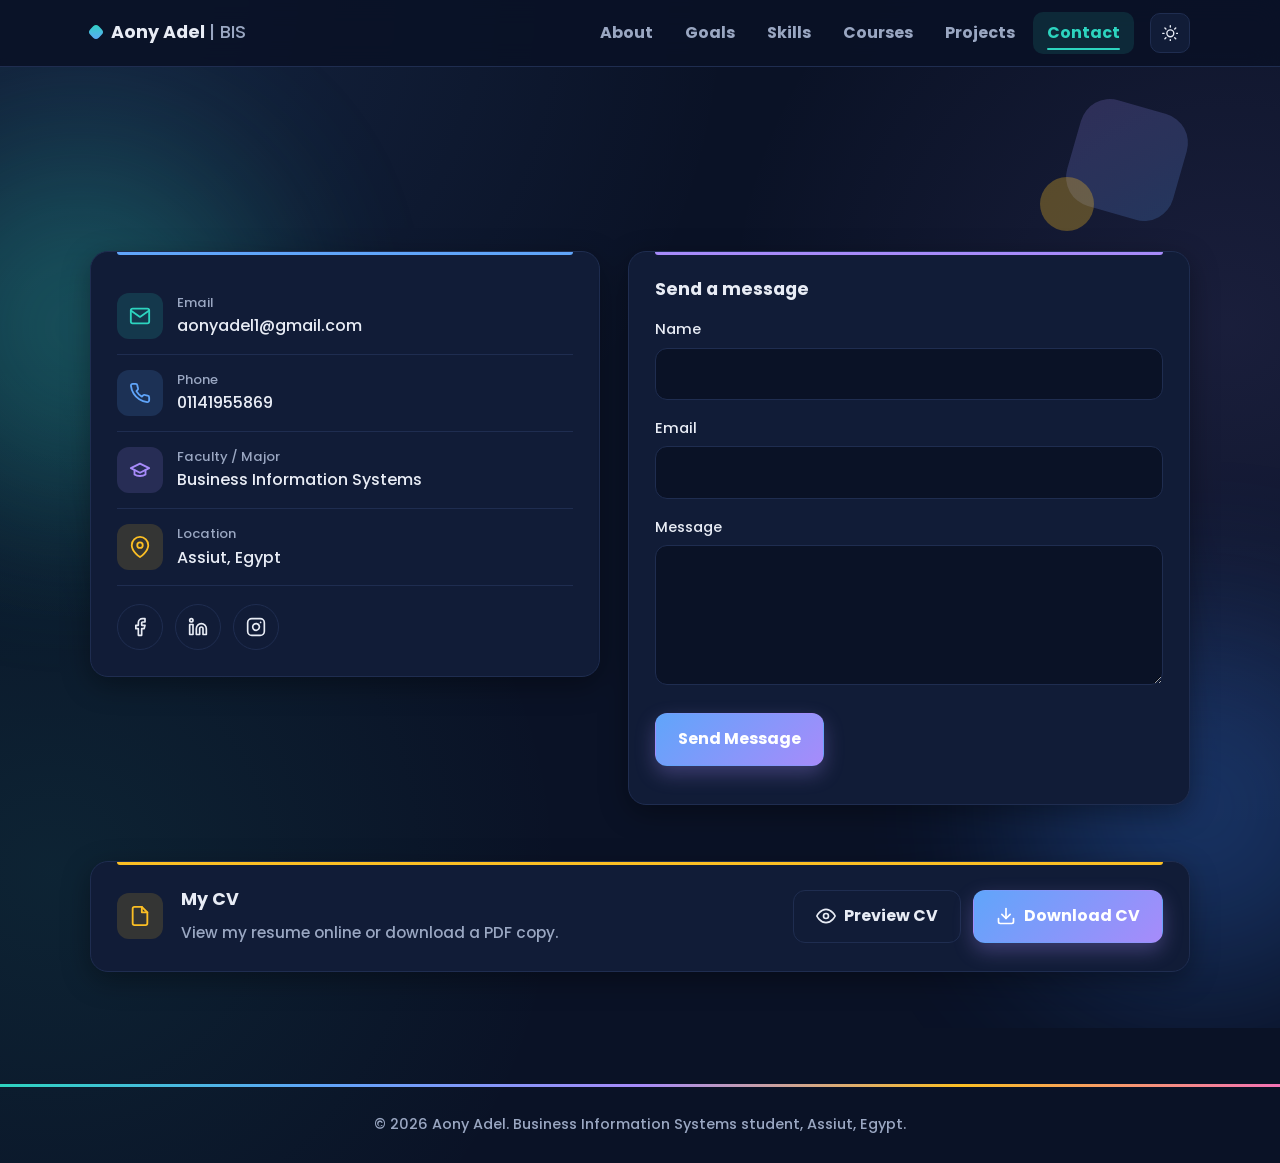
==== commit 0b498e0e: "Add files via upload" ====
--- a/contact.html
+++ b/contact.html
@@ -15,7 +15,7 @@
 <link rel="preconnect" href="https://fonts.googleapis.com"><link rel="preconnect" href="https://fonts.gstatic.com" crossorigin>
 <link href="https://fonts.googleapis.com/css2?family=Poppins:wght@400;500;600;700;800&display=swap" rel="stylesheet">
 <link rel="stylesheet" href="css/style.css">
-<script>var d=document.documentElement,t=null;try{t=localStorage.getItem('theme')}catch(e){}d.dataset.theme=t||(matchMedia('(prefers-color-scheme: dark)').matches?'dark':'light');try{if(!sessionStorage.getItem('intro'))d.classList.add('intro')}catch(e){}</script>
+<script>var d=document.documentElement,t=null;try{t=localStorage.getItem('theme')}catch(e){}d.dataset.theme=t||'dark';try{if(!sessionStorage.getItem('intro'))d.classList.add('intro')}catch(e){}</script>
 </head>
 <body>
 <div class="splash" aria-hidden="true"><div class="splash-in"><div class="splash-logo"><i class="rip"></i><i class="rip r2"></i><span>AA</span></div><p class="splash-name"><span style="--i:0">A</span><span style="--i:1">o</span><span style="--i:2">n</span><span style="--i:3">y</span><span class="sp"></span><span style="--i:5">A</span><span style="--i:6">d</span><span style="--i:7">e</span><span style="--i:8">l</span></p><p class="splash-sub">Business Information Systems Student</p><div class="splash-bar"><i id="bar"></i></div><p class="splash-pct"><b id="pct">0</b>%</p></div><p class="splash-foot">Assiut, Egypt</p></div>
@@ -49,7 +49,7 @@
 <label for="message">Message</label><textarea id="message" name="message" required></textarea>
 <input type="hidden" name="_captcha" value="false"><input type="hidden" name="_template" value="table"><input type="hidden" name="_subject" value="New message from your portfolio"><input type="text" name="_honey" tabindex="-1" autocomplete="off" style="display:none" aria-hidden="true">
 <button class="btn btn-primary" type="submit">Send Message</button>
-<p id="form-status" role="status" aria-live="polite"></p>
+<p id="form-status" dir="auto" role="status" aria-live="polite"></p>
 </form>
 </section>
 <section class="container section" style="padding-top:0">
--- a/css/style.css
+++ b/css/style.css
@@ -369,3 +369,26 @@
 .page-head::after{animation:float 5s ease-in-out infinite}
 .orbs::before{animation:float 9s ease-in-out infinite}
 .orbs::after{animation:float 11s -4s ease-in-out infinite}
+
+/* ===== Soft skills ===== */
+.soft{display:grid;gap:20px;margin-top:20px;grid-template-columns:repeat(auto-fit,minmax(min(100%,290px),1fr))}
+.soft-card{position:relative;padding:26px 22px 20px;border-radius:20px;background:color-mix(in srgb,var(--surface) 60%,transparent);-webkit-backdrop-filter:blur(14px);backdrop-filter:blur(14px);border:1px solid color-mix(in srgb,var(--c) 35%,var(--line));box-shadow:var(--shadow);transition:transform .3s,box-shadow .3s}
+.soft-card::after{content:"";position:absolute;left:24px;right:24px;top:0;height:3px;border-radius:0 0 4px 4px;background:var(--c)}
+.soft-card:hover{transform:translateY(-6px);box-shadow:0 16px 40px color-mix(in srgb,var(--c) 26%,transparent)}
+.soft-card h3{margin-bottom:14px;color:var(--c)}
+.soft-card ul{list-style:none;padding:0;display:grid;gap:6px}
+.soft-card li{display:flex;align-items:center;gap:12px;padding:9px 10px;border-radius:12px;font-weight:600;transition:background .2s,transform .2s}
+.soft-card li:hover{background:color-mix(in srgb,var(--c) 13%,transparent);transform:translateX(4px)}
+.soft-card .ico{flex:none;width:38px;height:38px;margin:0;border-radius:50%}
+.soft-card .ico svg{width:18px;height:18px}
+
+/* ===== Projects: compact card ===== */
+.projects{grid-template-columns:repeat(auto-fill,minmax(min(100%,270px),310px))}
+.project{padding:14px;border-radius:18px}
+.project h3{margin-top:14px;font-size:1.05rem}
+.project p{margin-top:6px;font-size:.88rem}
+.project .tech{margin:10px 0 14px}
+.project .tech .chip{padding:4px 10px;font-size:.78rem}
+.project .actions{gap:8px}
+.project .actions .btn{flex:1;justify-content:center;padding:9px 12px;min-height:42px;font-size:.88rem}
+.project .actions .btn svg{width:1.05em;height:1.05em}
